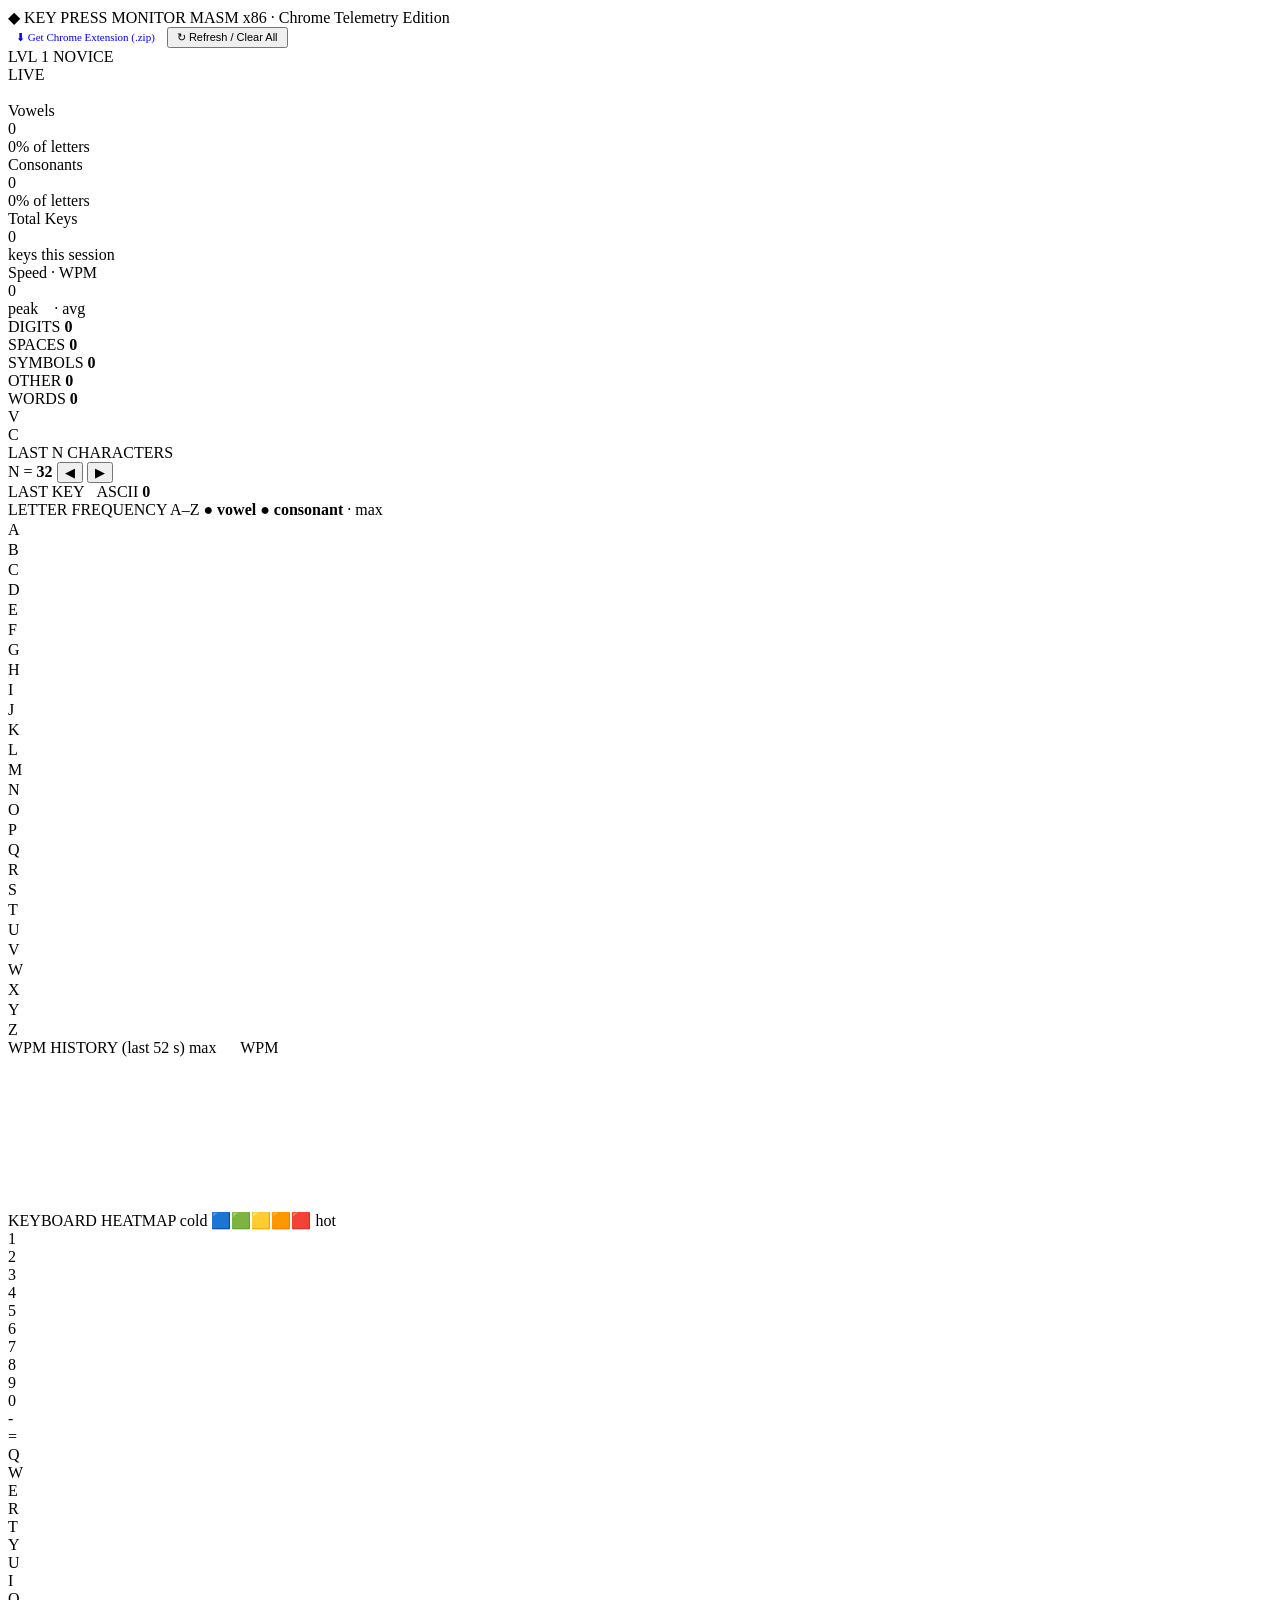
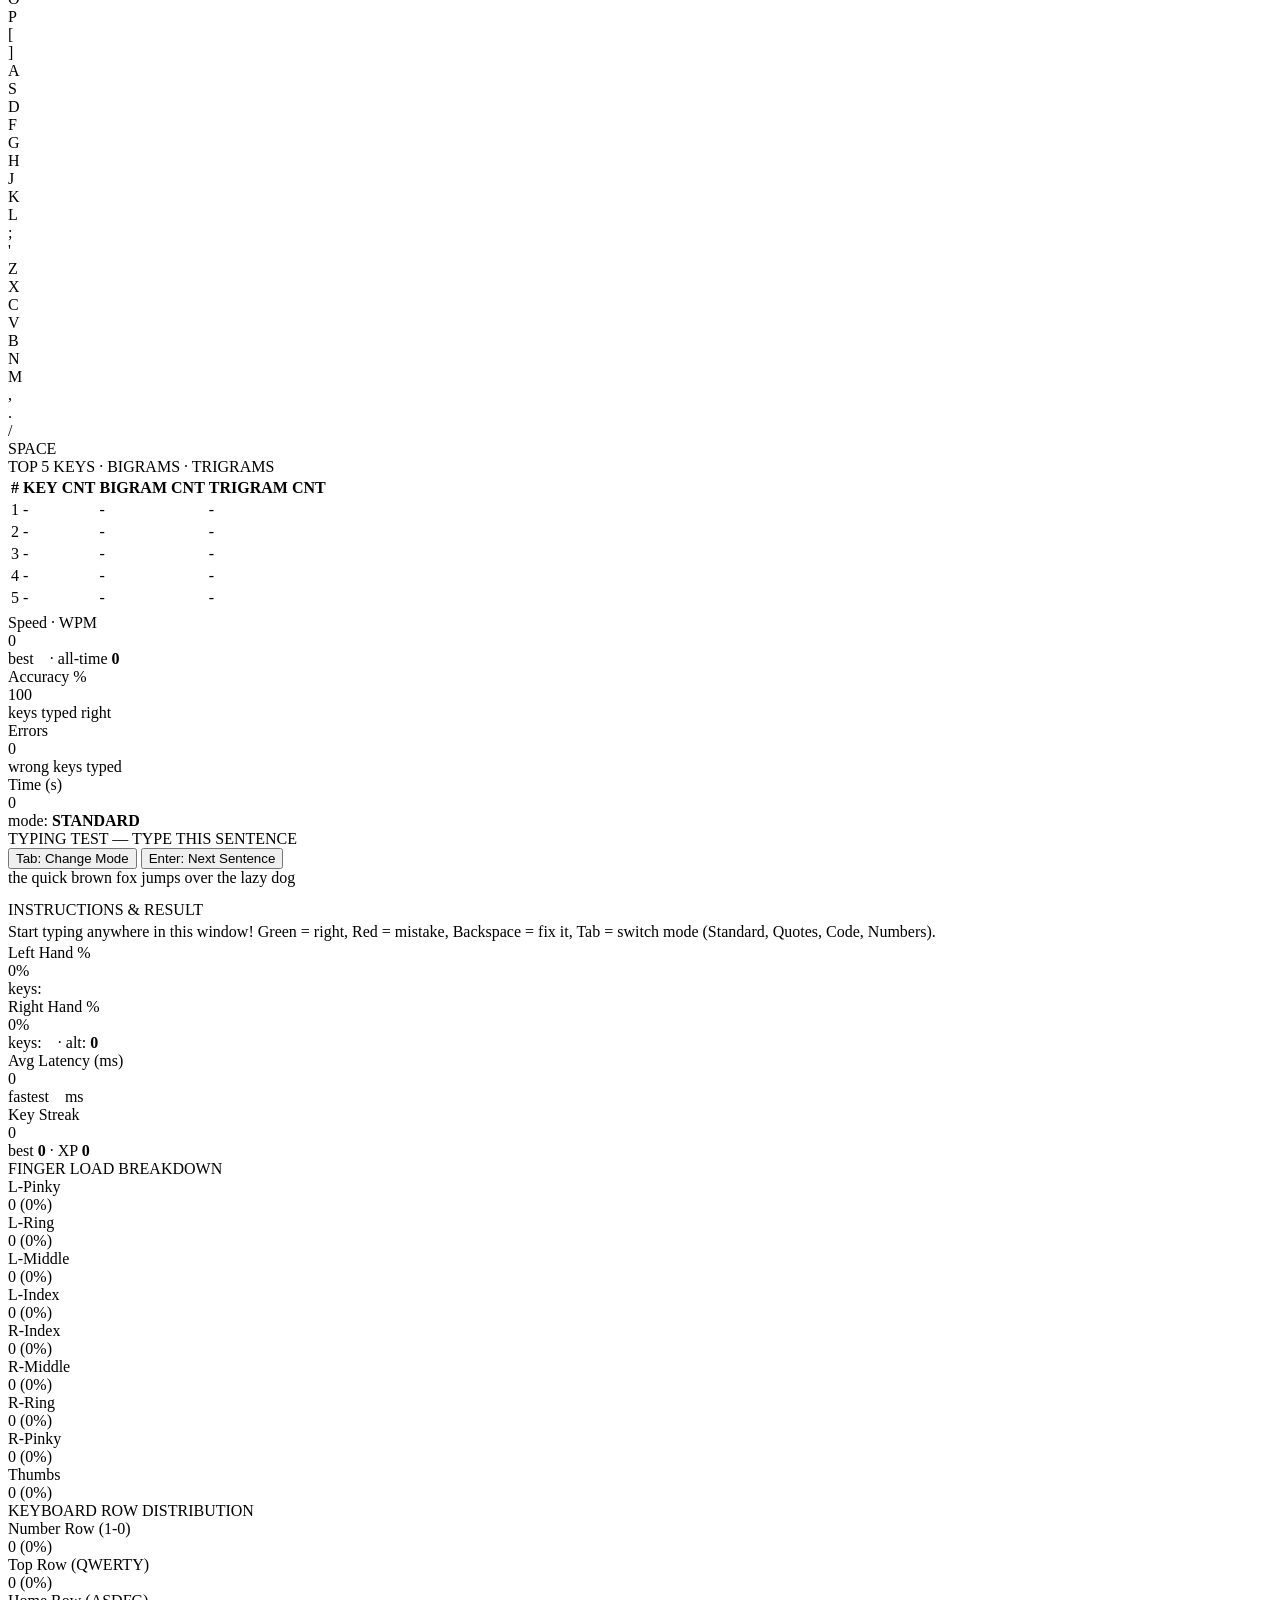
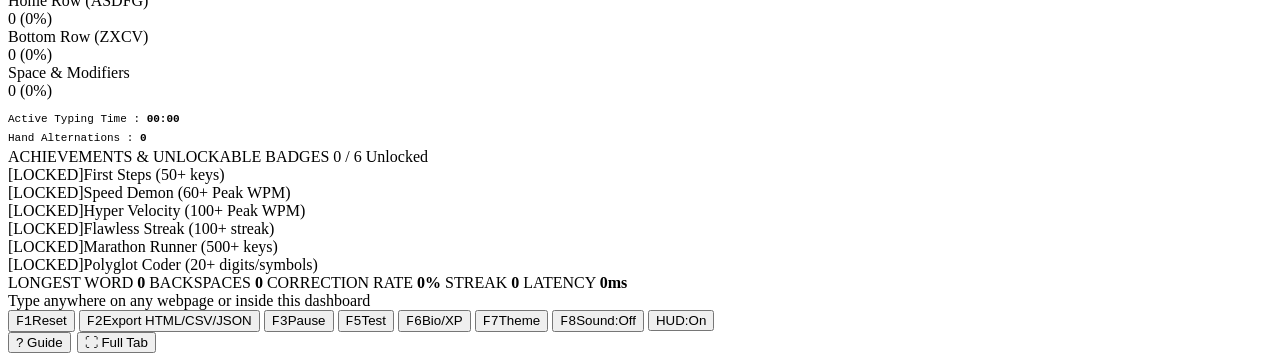
==== chrome-extension/index.html @ 7c26b49b "Merge dfa0012d1e14e7bbd8a88e6eb32fe68cd68e6a61 into 3062a8375741d651321404c354065b6fb9362cec" ====
<!DOCTYPE html>
<html lang="en" data-theme="midnight">
<head>
  <meta charset="utf-8">
  <meta name="viewport" content="width=device-width,initial-scale=1">
  <title>KeyPressMonitor — Real-Time Keystroke Analytics</title>
  <link rel="stylesheet" href="styles.css">
</head>
<body>
  <!-- Header -->
  <header class="header">
    <div class="brand">
      <span class="brand-diamond">◆</span>
      <span class="brand-title">KEY PRESS MONITOR</span>
      <span class="brand-sub">MASM x86 · Chrome Telemetry Edition</span>
    </div>
    <div class="hdr-right">
      <a href="KeyPressMonitor-Chrome-Extension.zip" download class="pill-btn purp" id="btnDownloadExt" style="text-decoration:none;padding:2px 8px;font-size:11px;display:none" title="Download the Chrome Extension (.zip) to track typing across all websites"><span>⬇ Get Chrome Extension (.zip)</span></a>
      <button class="pill-btn red" id="btnHeaderReset" title="Refresh & Clear All Records (F1)" style="padding:2px 8px;font-size:11px"><span>↻ Refresh / Clear All</span></button>
      <div class="xp-pill">
        <span class="xp-lvl" id="hdrLevel">LVL 1</span>
        <span class="xp-rank" id="hdrRank">NOVICE</span>
      </div>
      <div class="status-badge" id="hdrStatus">
        <span class="dot"></span>
        <span id="hdrStatusTxt">LIVE</span>
      </div>
      <div style="font-family:Consolas,monospace;color:#fff">
        TIME <b id="hdrTime">00:00</b>
      </div>
    </div>
  </header>

  <main class="container">
    <!-- VIEW 0: MAIN DASHBOARD -->
    <section id="viewDash">
      <div class="cards-grid">
        <div class="card">
          <div class="card-title">Vowels</div>
          <div class="card-val" style="color:var(--green)" id="valVowels">0</div>
          <div class="card-sub"><span id="pctVowels" style="color:var(--green)">0</span>% of letters</div>
        </div>
        <div class="card">
          <div class="card-title">Consonants</div>
          <div class="card-val" style="color:var(--amber)" id="valCons">0</div>
          <div class="card-sub"><span id="pctCons" style="color:var(--amber)">0</span>% of letters</div>
        </div>
        <div class="card">
          <div class="card-title">Total Keys</div>
          <div class="card-val" style="color:var(--cyan)" id="valTotal">0</div>
          <div class="card-sub">keys this session</div>
        </div>
        <div class="card">
          <div class="card-title">Speed · WPM</div>
          <div class="card-val" style="color:var(--purp)" id="valWpm">0</div>
          <div class="card-sub">peak <b id="valPeak" style="color:#fff">0</b> · avg <b id="valAvg" style="color:#fff">0</b></div>
        </div>
      </div>

      <!-- Chips & Mix Bar -->
      <div class="chips-row">
        <div class="chips-list">
          <div class="chip">DIGITS <b id="chDigits" style="color:var(--cyan)">0</b></div>
          <div class="chip">SPACES <b id="chSpaces">0</b></div>
          <div class="chip">SYMBOLS <b id="chSymbols" style="color:var(--purp)">0</b></div>
          <div class="chip">OTHER <b id="chOthers">0</b></div>
          <div class="chip">WORDS <b id="chWords" style="color:var(--green)">0</b></div>
        </div>
        <div class="mix-wrap">
          <span style="color:var(--green)">V</span>
          <div class="mix-bar">
            <div class="mix-v" id="mixV" style="width:50%"></div>
            <div class="mix-c" id="mixC" style="width:50%"></div>
          </div>
          <span style="color:var(--amber)">C</span>
        </div>
      </div>

      <!-- Last N Characters -->
      <div class="panel">
        <div class="panel-hdr">
          <span>LAST N CHARACTERS</span>
          <div class="n-controls">
            <span class="muted">N = <b id="valN" style="color:var(--cyan)">32</b></span>
            <button class="n-btn" id="btnNDec">◀</button>
            <button class="n-btn" id="btnNInc">▶</button>
          </div>
        </div>
        <div class="lastn-row">
          <div class="lastn-chars" id="lastNBox"></div>
          <div style="white-space:nowrap;color:var(--muted)">
            LAST KEY <b id="valLastKey" style="color:#fff">-</b>
            ASCII <b id="valLastAscii" style="color:var(--cyan)">0</b>
          </div>
        </div>
      </div>

      <!-- Middle Grid: Left (Histogram + WPM History), Right (Heatmap + Top 5) -->
      <div class="mid-grid">
        <div>
          <div class="panel">
            <div class="panel-hdr">
              <span>LETTER FREQUENCY A–Z</span>
              <span class="muted">● <b style="color:var(--green)">vowel</b> ● <b style="color:var(--amber)">consonant</b> · max <b id="histMax" style="color:#fff">0</b></span>
            </div>
            <div class="hist-bars" id="histBars"></div>
          </div>

          <div class="panel" style="margin-bottom:4px">
            <div class="panel-hdr">
              <span>WPM HISTORY (last 52 s)</span>
              <span class="muted">max <b id="wpmHistMax" style="color:#fff">20</b> WPM</span>
            </div>
            <svg class="wpm-svg" viewBox="0 0 520 60" preserveAspectRatio="none">
              <polygon id="wpmArea" fill="var(--purp2)" fill-opacity="0.32" points="0,60 520,60"></polygon>
              <polyline id="wpmLine" fill="none" stroke="var(--purp)" stroke-width="2" points=""></polyline>
            </svg>
          </div>
        </div>

        <div>
          <div class="panel">
            <div class="panel-hdr">
              <span>KEYBOARD HEATMAP</span>
              <span class="muted">cold 🟦🟩🟨🟧🟥 hot</span>
            </div>
            <div class="kb-wrap" id="kbWrap"></div>
          </div>

          <div class="panel" style="margin-bottom:4px">
            <div class="panel-hdr">
              <span>TOP 5 KEYS · BIGRAMS · TRIGRAMS</span>
            </div>
            <table class="top5-table">
              <thead>
                <tr><th>#</th><th>KEY</th><th style="text-align:right">CNT</th><th>BIGRAM</th><th style="text-align:right">CNT</th><th>TRIGRAM</th><th style="text-align:right">CNT</th></tr>
              </thead>
              <tbody id="top5Body"></tbody>
            </table>
          </div>
        </div>
      </div>
    </section>

    <!-- VIEW 1: TYPING TEST (F5) -->
    <section id="viewTest" class="hidden">
      <div class="cards-grid">
        <div class="card">
          <div class="card-title">Speed · WPM</div>
          <div class="card-val" style="color:var(--purp)" id="ttWpm">0</div>
          <div class="card-sub">best <b id="ttBest" style="color:#fff">0</b> · all-time <b id="ttAllBest" style="color:var(--gold)">0</b></div>
        </div>
        <div class="card">
          <div class="card-title">Accuracy %</div>
          <div class="card-val" style="color:var(--green)" id="ttAcc">100</div>
          <div class="card-sub">keys typed right</div>
        </div>
        <div class="card">
          <div class="card-title">Errors</div>
          <div class="card-val" style="color:var(--amber)" id="ttErr">0</div>
          <div class="card-sub">wrong keys typed</div>
        </div>
        <div class="card">
          <div class="card-title">Time (s)</div>
          <div class="card-val" style="color:var(--cyan)" id="ttTime">0</div>
          <div class="card-sub">mode: <b id="ttModeName" style="color:var(--gold)">STANDARD</b></div>
        </div>
      </div>

      <div class="panel">
        <div class="panel-hdr">
          <span>TYPING TEST — TYPE THIS SENTENCE</span>
          <div>
            <button class="n-btn" id="btnCycleMode">Tab: Change Mode</button>
            <button class="n-btn" id="btnNextSent">Enter: Next Sentence</button>
          </div>
        </div>
        <div class="test-sentence" id="ttSentence"></div>
        <div class="mix-bar" style="height:6px;margin-top:8px">
          <div class="mix-v" id="ttProg" style="width:0%;background:var(--cyan)"></div>
        </div>
      </div>

      <div class="panel">
        <div class="panel-hdr"><span>INSTRUCTIONS & RESULT</span></div>
        <div id="ttStatus" style="color:var(--muted);line-height:1.6">
          Start typing anywhere in this window! Green = right, Red = mistake, Backspace = fix it, Tab = switch mode (Standard, Quotes, Code, Numbers).
        </div>
      </div>
    </section>

    <!-- VIEW 2: BIOMECHANICS, RHYTHM & ACHIEVEMENTS (F6) -->
    <section id="viewErgo" class="hidden">
      <div class="cards-grid">
        <div class="card">
          <div class="card-title">Left Hand %</div>
          <div class="card-val" style="color:var(--cyan)" id="erLH">0%</div>
          <div class="card-sub">keys: <b id="erLHKeys" style="color:#fff">0</b></div>
        </div>
        <div class="card">
          <div class="card-title">Right Hand %</div>
          <div class="card-val" style="color:var(--purp)" id="erRH">0%</div>
          <div class="card-sub">keys: <b id="erRHKeys" style="color:#fff">0</b> · alt: <b id="erAlt" style="color:var(--green)">0</b></div>
        </div>
        <div class="card">
          <div class="card-title">Avg Latency (ms)</div>
          <div class="card-val" style="color:var(--amber)" id="erLat">0</div>
          <div class="card-sub">fastest <b id="erMinLat" style="color:#fff">0</b> ms</div>
        </div>
        <div class="card">
          <div class="card-title">Key Streak</div>
          <div class="card-val" style="color:var(--green)" id="erStreak">0</div>
          <div class="card-sub">best <b id="erBestStreak" style="color:var(--gold)">0</b> · XP <b id="erXP" style="color:var(--cyan)">0</b></div>
        </div>
      </div>

      <div class="ergo-grid">
        <div class="panel">
          <div class="panel-hdr"><span>FINGER LOAD BREAKDOWN</span></div>
          <div id="fingerBars"></div>
        </div>
        <div class="panel">
          <div class="panel-hdr"><span>KEYBOARD ROW DISTRIBUTION</span></div>
          <div id="rowBars"></div>
          <div style="margin-top:10px;font-family:Consolas,monospace;font-size:11px;color:var(--muted);line-height:1.7">
            <div>Active Typing Time : <b id="erActiveTime" style="color:var(--cyan)">00:00</b></div>
            <div>Hand Alternations  : <b id="erAlt2" style="color:var(--green)">0</b></div>
          </div>
        </div>
      </div>

      <div class="panel">
        <div class="panel-hdr">
          <span>ACHIEVEMENTS & UNLOCKABLE BADGES</span>
          <span class="muted" id="erBadgeSummary">0 / 6 Unlocked</span>
        </div>
        <div class="badges-grid" id="badgesGrid"></div>
      </div>
    </section>

    <!-- Bottom Stats Strip -->
    <div class="stats-strip">
      <div>
        LONGEST WORD <b id="stLongest">0</b>
        BACKSPACES <b id="stBs">0</b>
        CORRECTION RATE <b id="stErr">0%</b>
        STREAK <b id="stStreak" style="color:var(--green)">0</b>
        LATENCY <b id="stLat" style="color:var(--cyan)">0ms</b>
      </div>
      <div id="statusToast" style="color:var(--cyan)">Type anywhere on any webpage or inside this dashboard</div>
    </div>

    <!-- Action Button Bar -->
    <div class="btn-bar">
      <div class="btn-group">
        <button class="pill-btn" id="btnReset"><kbd>F1</kbd><span>Reset</span></button>
        <button class="pill-btn" id="btnExport"><kbd>F2</kbd><span>Export HTML/CSV/JSON</span></button>
        <button class="pill-btn" id="btnPause"><kbd>F3</kbd><span id="lblPause">Pause</span></button>
        <button class="pill-btn purp" id="btnTest"><kbd>F5</kbd><span id="lblTest">Test</span></button>
        <button class="pill-btn cyan" id="btnErgo"><kbd>F6</kbd><span>Bio/XP</span></button>
        <button class="pill-btn green" id="btnTheme"><kbd>F7</kbd><span id="lblTheme">Theme</span></button>
        <button class="pill-btn" id="btnSound"><kbd>F8</kbd><span id="lblSound">Sound:Off</span></button>
        <button class="pill-btn" id="btnHud"><span id="lblHud">HUD:On</span></button>
      </div>
      <div class=" all-right" style="display:flex;gap:6px">
        <button class="pill-btn" id="btnHelp" title="How to use KeyPressMonitor"><span>? Guide</span></button>
        <button class="pill-btn cyan" id="btnOpenTab" title="Open in full browser tab"><span>⛶ Full Tab</span></button>
      </div>
    </div>
  </main>

  <script src="web-polyfill.js"></script>
  <script src="dashboard.js"></script>
  <script src="content.js"></script>
</body>
</html>
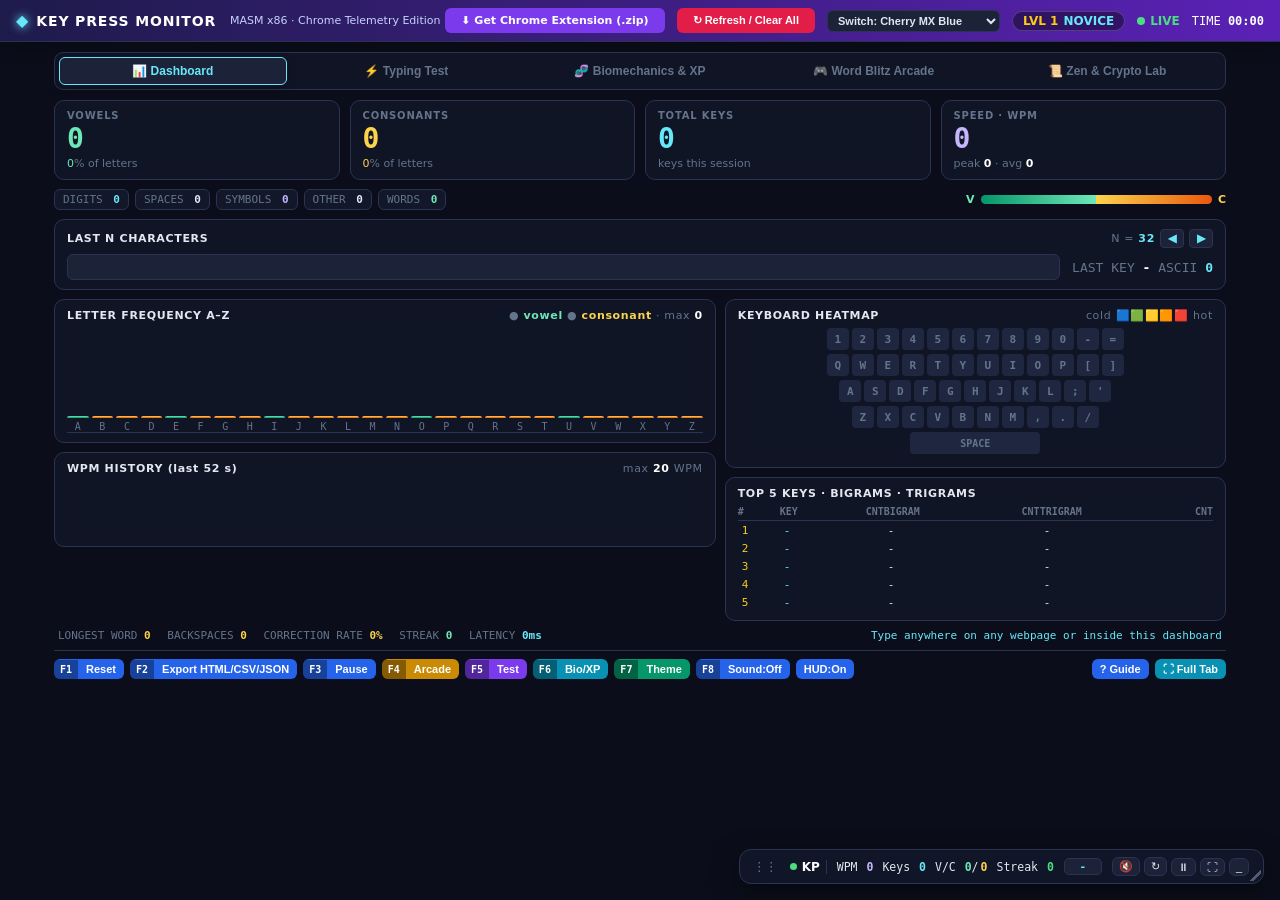
==== commit ddabf7ce: "made various changes" ====
--- a/chrome-extension/index.html
+++ b/chrome-extension/index.html
@@ -7,6 +7,9 @@
   <link rel="stylesheet" href="styles.css">
 </head>
 <body>
+  <!-- Particle FX Canvas Overlay -->
+  <canvas id="fxCanvas"></canvas>
+
   <!-- Header -->
   <header class="header">
     <div class="brand">
@@ -17,6 +20,21 @@
     <div class="hdr-right">
       <a href="KeyPressMonitor-Chrome-Extension.zip" download class="pill-btn purp" id="btnDownloadExt" style="text-decoration:none;padding:2px 8px;font-size:11px;display:none" title="Download the Chrome Extension (.zip) to track typing across all websites"><span>⬇ Get Chrome Extension (.zip)</span></a>
       <button class="pill-btn red" id="btnHeaderReset" title="Refresh & Clear All Records (F1)" style="padding:2px 8px;font-size:11px"><span>↻ Refresh / Clear All</span></button>
+
+      <!-- Dynamic Combo Multiplier Pill -->
+      <div class="combo-pill hidden" id="hdrCombo" title="Current uninterrupted streak multiplier">
+        <span>🔥</span><span id="hdrComboTxt">10x COMBO</span>
+      </div>
+
+      <!-- Sound Profile Selector -->
+      <select id="selSoundProfile" class="sound-select" title="Mechanical switch sound profile">
+        <option value="blue">Switch: Cherry MX Blue</option>
+        <option value="brown">Switch: MX Brown (Thock)</option>
+        <option value="modelm">Switch: IBM Model M</option>
+        <option value="typewriter">Switch: Typewriter (Bell)</option>
+        <option value="scifi">Switch: Sci-Fi Blaster</option>
+      </select>
+
       <div class="xp-pill">
         <span class="xp-lvl" id="hdrLevel">LVL 1</span>
         <span class="xp-rank" id="hdrRank">NOVICE</span>
@@ -32,6 +50,15 @@
   </header>
 
   <main class="container">
+    <!-- View Navigation Tab Strip -->
+    <nav class="view-nav-tabs">
+      <button class="nav-tab active" data-view="0" id="tabDash">📊 Dashboard</button>
+      <button class="nav-tab" data-view="1" id="tabTest">⚡ Typing Test</button>
+      <button class="nav-tab" data-view="2" id="tabErgo">🧬 Biomechanics & XP</button>
+      <button class="nav-tab" data-view="3" id="tabArcade">🎮 Word Blitz Arcade</button>
+      <button class="nav-tab" data-view="4" id="tabZen">📜 Zen & Crypto Lab</button>
+    </nav>
+
     <!-- VIEW 0: MAIN DASHBOARD -->
     <section id="viewDash">
       <div class="cards-grid">
@@ -170,7 +197,8 @@
       <div class="panel">
         <div class="panel-hdr">
           <span>TYPING TEST — TYPE THIS SENTENCE</span>
-          <div>
+          <div style="display:flex;gap:6px">
+            <button class="n-btn" id="btnCustomText">✏️ Custom Text</button>
             <button class="n-btn" id="btnCycleMode">Tab: Change Mode</button>
             <button class="n-btn" id="btnNextSent">Enter: Next Sentence</button>
           </div>
@@ -184,12 +212,12 @@
       <div class="panel">
         <div class="panel-hdr"><span>INSTRUCTIONS & RESULT</span></div>
         <div id="ttStatus" style="color:var(--muted);line-height:1.6">
-          Start typing anywhere in this window! Green = right, Red = mistake, Backspace = fix it, Tab = switch mode (Standard, Quotes, Code, Numbers).
+          Start typing anywhere in this window! Green = right, Red = mistake, Backspace = fix it, Tab = switch mode (Standard, Quotes, Code, Numbers, Pangrams, Dev Wisdom).
         </div>
       </div>
     </section>
 
-    <!-- VIEW 2: BIOMECHANICS, RHYTHM & ACHIEVEMENTS (F6) -->
+    <!-- VIEW 2: BIOMECHANICS, RHYTHM, FATIGUE & ACHIEVEMENTS (F6) -->
     <section id="viewErgo" class="hidden">
       <div class="cards-grid">
         <div class="card">
@@ -208,9 +236,9 @@
           <div class="card-sub">fastest <b id="erMinLat" style="color:#fff">0</b> ms</div>
         </div>
         <div class="card">
-          <div class="card-title">Key Streak</div>
-          <div class="card-val" style="color:var(--green)" id="erStreak">0</div>
-          <div class="card-sub">best <b id="erBestStreak" style="color:var(--gold)">0</b> · XP <b id="erXP" style="color:var(--cyan)">0</b></div>
+          <div class="card-title">Typing Strain Index</div>
+          <div class="card-val" style="color:var(--green)" id="erStrain">0%</div>
+          <div class="card-sub">status: <b id="erStrainTxt" style="color:var(--green)">RELAXED</b></div>
         </div>
       </div>
 
@@ -225,6 +253,7 @@
           <div style="margin-top:10px;font-family:Consolas,monospace;font-size:11px;color:var(--muted);line-height:1.7">
             <div>Active Typing Time : <b id="erActiveTime" style="color:var(--cyan)">00:00</b></div>
             <div>Hand Alternations  : <b id="erAlt2" style="color:var(--green)">0</b></div>
+            <div>Key Streak (Current/Best): <b id="erStreak" style="color:var(--green)">0</b> / <b id="erBestStreak" style="color:var(--gold)">0</b></div>
           </div>
         </div>
       </div>
@@ -232,11 +261,135 @@
       <div class="panel">
         <div class="panel-hdr">
           <span>ACHIEVEMENTS & UNLOCKABLE BADGES</span>
-          <span class="muted" id="erBadgeSummary">0 / 6 Unlocked</span>
+          <span class="muted" id="erBadgeSummary">0 / 12 Unlocked</span>
         </div>
         <div class="badges-grid" id="badgesGrid"></div>
       </div>
     </section>
+
+    <!-- VIEW 3: WORD BLITZ ARCADE GAME -->
+    <section id="viewArcade" class="hidden">
+      <div class="arcade-header">
+        <div style="display:flex;align-items:center;gap:10px">
+          <span style="font-weight:700;color:var(--gold)">WORD BLITZ ARCADE</span>
+          <span class="muted">Difficulty:</span>
+          <select id="selArcadeDiff" class="sound-select">
+            <option value="chill">Casual (Slow)</option>
+            <option value="speed" selected>Speedster (Normal)</option>
+            <option value="hacker">Hacker (Code Tokens)</option>
+          </select>
+        </div>
+        <div style="display:flex;align-items:center;gap:14px;font-family:Consolas,monospace">
+          <div>SHIELDS: <span id="arcShields" style="color:var(--red);font-size:14px">❤️❤️❤️</span></div>
+          <div>COMBO: <b id="arcCombo" style="color:var(--gold)">1x</b></div>
+          <div>SCORE: <b id="arcScore" style="color:var(--cyan);font-size:16px">0</b></div>
+          <div>HIGH: <b id="arcHighScore" style="color:var(--purp)">0</b></div>
+        </div>
+        <div style="display:flex;gap:6px">
+          <button class="pill-btn green" id="btnArcadeStart"><span>▶ Start Game</span></button>
+          <button class="pill-btn red" id="btnArcadeReset"><span>↺ Reset</span></button>
+        </div>
+      </div>
+
+      <div class="arcade-arena" id="arcadeArena">
+        <div class="danger-line"></div>
+        <div id="arcadePrompt" style="position:absolute;top:40%;left:50%;transform:translate(-50%,-50%);text-align:center;color:var(--muted)">
+          <div style="font-size:16px;font-weight:700;color:#fff;margin-bottom:6px">Press 'Start Game' to Begin</div>
+          <div>Type the falling words before they cross the red line!</div>
+        </div>
+        <!-- Falling words are injected dynamically here -->
+      </div>
+      <div class="arcade-stats-row">
+        <div class="chip">WORDS DESTROYED: <b id="arcWords" style="color:var(--green)">0</b></div>
+        <div class="chip">ACCURACY: <b id="arcAcc" style="color:var(--cyan)">100%</b></div>
+        <div class="chip">MAX COMBO: <b id="arcMaxCombo" style="color:var(--gold)">0x</b></div>
+        <div class="chip">WAVE: <b id="arcWave" style="color:var(--purp)">1</b></div>
+      </div>
+    </section>
+
+    <!-- VIEW 4: ZEN SCRATCHPAD & LINGUISTICS LAB -->
+    <section id="viewZen" class="hidden">
+      <div class="zen-grid">
+        <div>
+          <div class="panel" style="margin-bottom:8px">
+            <div class="panel-hdr">
+              <span>LIVE SCRATCHPAD & FREE-TYPING LAB</span>
+              <div style="display:flex;gap:6px">
+                <button class="n-btn" id="btnZenPangram">Pangram</button>
+                <button class="n-btn" id="btnZenQuote">Quote</button>
+                <button class="n-btn" id="btnZenRot">ROT-13 Sample</button>
+                <button class="n-btn" id="btnZenClear">Clear</button>
+              </div>
+            </div>
+            <textarea class="zen-editor" id="zenEditor" placeholder="Type or paste any text here to watch real-time readability, Shannon entropy and Caesar cipher analytics..."></textarea>
+          </div>
+
+          <div class="panel">
+            <div class="panel-hdr">
+              <span>CAESAR CIPHER ROT-N DECRYPTOR (x87 CHI-SQUARED ALGORITHM)</span>
+              <span id="zenRotDetected" style="color:var(--green);font-weight:700">Auto: ROT 0</span>
+            </div>
+            <div class="caesar-box">
+              <div style="display:flex;justify-content:space-between;align-items:center;font-size:11px;margin-bottom:4px">
+                <span>Shift Amount: <b id="zenRotVal" style="color:var(--cyan)">ROT 0</b></span>
+                <span class="muted" id="zenChiScore">Chi-Squared: 0.0</span>
+              </div>
+              <input type="range" min="0" max="25" value="0" class="rot-slider" id="zenRotSlider">
+              <div style="font-size:11px;color:var(--muted);margin-top:6px;word-break:break-all" id="zenDecodedPreview">Decoded text will appear here...</div>
+            </div>
+          </div>
+        </div>
+
+        <div>
+          <div class="panel">
+            <div class="panel-hdr"><span>READABILITY & LINGUISTICS METRICS</span></div>
+            <div style="display:grid;grid-template-columns:1fr 1fr;gap:8px;margin-bottom:8px">
+              <div class="dial-card">
+                <div class="dial-val" style="color:var(--green)" id="zenFleschScore">100</div>
+                <div class="dial-sub">Flesch Reading Ease</div>
+                <div style="font-size:10px;color:var(--muted);margin-top:2px" id="zenFleschVerdict">Very Easy</div>
+              </div>
+              <div class="dial-card">
+                <div class="dial-val" style="color:var(--purp)" id="zenGradeLevel">1.0</div>
+                <div class="dial-sub">Grade Level</div>
+                <div style="font-size:10px;color:var(--muted);margin-top:2px">Elementary</div>
+              </div>
+              <div class="dial-card">
+                <div class="dial-val" style="color:var(--cyan)" id="zenEntropy">0.00</div>
+                <div class="dial-sub">Entropy (bits/char)</div>
+                <div style="font-size:10px;color:var(--muted);margin-top:2px" id="zenEntropyVerdict">Clean</div>
+              </div>
+              <div class="dial-card">
+                <div class="dial-val" style="color:var(--gold)" id="zenTTR">100%</div>
+                <div class="dial-sub">Lexical Diversity</div>
+                <div style="font-size:10px;color:var(--muted);margin-top:2px">Unique / Total</div>
+              </div>
+            </div>
+            <div style="background:var(--track);padding:8px 10px;border-radius:6px;border:1px solid var(--border);font-family:Consolas,monospace;font-size:11px;line-height:1.7">
+              <div>Characters : <b id="zenCharCount" style="color:#fff">0</b> · Words: <b id="zenWordCount" style="color:var(--green)">0</b></div>
+              <div>Sentences  : <b id="zenSentCount" style="color:var(--cyan)">0</b> · Syllables: <b id="zenSyllCount" style="color:var(--amber)">0</b></div>
+              <div>Read Time  : <b id="zenReadTime" style="color:var(--purp)">0s</b> · Speech: <b id="zenSpeakTime" style="color:var(--gold)">0s</b></div>
+            </div>
+          </div>
+        </div>
+      </div>
+    </section>
+
+    <!-- Custom Text Modal (in Typing Test) -->
+    <div id="modalCustomText" class="hidden">
+      <div class="custom-backdrop" id="modalBackdrop"></div>
+      <div class="custom-modal">
+        <div style="display:flex;justify-content:space-between;align-items:center;margin-bottom:8px">
+          <span style="font-weight:700;font-size:14px;color:#fff">Custom Practice Text</span>
+          <button class="n-btn" id="btnModalClose">✕</button>
+        </div>
+        <textarea id="txtCustomInput" style="width:100%;height:110px;background:var(--track);border:1px solid var(--border);border-radius:6px;color:#fff;font-family:Consolas,monospace;padding:8px;outline:none" placeholder="Paste any sentence, quote or code snippet here..."></textarea>
+        <div style="display:flex;justify-content:flex-end;gap:6px;margin-top:10px">
+          <button class="pill-btn" id="btnModalCancel"><span>Cancel</span></button>
+          <button class="pill-btn green" id="btnModalSave"><span>Set Practice Text</span></button>
+        </div>
+      </div>
+    </div>
 
     <!-- Bottom Stats Strip -->
     <div class="stats-strip">
@@ -256,13 +409,14 @@
         <button class="pill-btn" id="btnReset"><kbd>F1</kbd><span>Reset</span></button>
         <button class="pill-btn" id="btnExport"><kbd>F2</kbd><span>Export HTML/CSV/JSON</span></button>
         <button class="pill-btn" id="btnPause"><kbd>F3</kbd><span id="lblPause">Pause</span></button>
+        <button class="pill-btn gold" id="btnArcade"><kbd>F4</kbd><span>Arcade</span></button>
         <button class="pill-btn purp" id="btnTest"><kbd>F5</kbd><span id="lblTest">Test</span></button>
         <button class="pill-btn cyan" id="btnErgo"><kbd>F6</kbd><span>Bio/XP</span></button>
         <button class="pill-btn green" id="btnTheme"><kbd>F7</kbd><span id="lblTheme">Theme</span></button>
         <button class="pill-btn" id="btnSound"><kbd>F8</kbd><span id="lblSound">Sound:Off</span></button>
         <button class="pill-btn" id="btnHud"><span id="lblHud">HUD:On</span></button>
       </div>
-      <div class=" all-right" style="display:flex;gap:6px">
+      <div class="all-right" style="display:flex;gap:6px">
         <button class="pill-btn" id="btnHelp" title="How to use KeyPressMonitor"><span>? Guide</span></button>
         <button class="pill-btn cyan" id="btnOpenTab" title="Open in full browser tab"><span>⛶ Full Tab</span></button>
       </div>
--- a/chrome-extension/styles.css
+++ b/chrome-extension/styles.css
@@ -0,0 +1,737 @@
+/* KeyPressMonitor — Enhanced Theme & Visual Suite (8 Themes) */
+:root, [data-theme="midnight"] {
+  --page: #0B0E1A;
+  --panel: #121729;
+  --panel-glass: rgba(18, 23, 41, 0.85);
+  --border: #2A3352;
+  --border-glow: rgba(103, 232, 249, 0.35);
+  --track: #1C2238;
+  --offkey: #1F2640;
+  --hdr1: #1E1B4B;
+  --hdr2: #5B21B6;
+  --text: #E2E8F0;
+  --muted: #64748B;
+  --green: #6EE7B7;
+  --green2: #059669;
+  --amber: #FCD34D;
+  --amber2: #EA580C;
+  --cyan: #67E8F9;
+  --cyan2: #0891B2;
+  --purp: #C4B5FD;
+  --purp2: #7C3AED;
+  --gold: #FACC15;
+  --red: #E11D48;
+}
+
+[data-theme="cyberpunk"] {
+  --page: #14061A;
+  --panel: #240B2E;
+  --panel-glass: rgba(36, 11, 46, 0.85);
+  --border: #5C1C7A;
+  --border-glow: rgba(255, 0, 176, 0.45);
+  --track: #30103D;
+  --offkey: #3B124A;
+  --hdr1: #4C0F6B;
+  --hdr2: #FF00B0;
+  --cyan: #00F0FF;
+  --cyan2: #0891B2;
+  --green: #00FFA3;
+  --green2: #059669;
+  --purp: #FF71CE;
+  --purp2: #B000FF;
+  --gold: #FFE600;
+  --red: #FF2A6D;
+}
+
+[data-theme="matrix"] {
+  --page: #081408;
+  --panel: #0D220D;
+  --panel-glass: rgba(13, 34, 13, 0.85);
+  --border: #1E4D1E;
+  --border-glow: rgba(74, 222, 128, 0.45);
+  --track: #122E12;
+  --offkey: #143314;
+  --hdr1: #0F380F;
+  --hdr2: #1E7A1E;
+  --green: #4ADE80;
+  --green2: #16A34A;
+  --cyan: #86EFAC;
+  --cyan2: #22C55E;
+  --amber: #A3E635;
+  --amber2: #65A30D;
+  --purp: #86EFAC;
+  --purp2: #15803D;
+  --gold: #FACC15;
+}
+
+[data-theme="nord"] {
+  --page: #2E3440;
+  --panel: #3B4252;
+  --panel-glass: rgba(59, 66, 82, 0.85);
+  --border: #4C566A;
+  --border-glow: rgba(136, 192, 208, 0.4);
+  --track: #343B49;
+  --offkey: #3E4656;
+  --hdr1: #4C5E75;
+  --hdr2: #5E81A1;
+  --cyan: #88C0D0;
+  --cyan2: #81A1C1;
+  --green: #A3BE8C;
+  --green2: #8FBCBB;
+  --amber: #EBCB8B;
+  --amber2: #D08770;
+  --purp: #B48EAD;
+  --purp2: #5E81A1;
+  --red: #BF616A;
+}
+
+[data-theme="dracula"] {
+  --page: #282A36;
+  --panel: #1E1F29;
+  --panel-glass: rgba(30, 31, 41, 0.85);
+  --border: #6272A4;
+  --border-glow: rgba(189, 147, 249, 0.4);
+  --track: #343746;
+  --offkey: #21222C;
+  --hdr1: #44475A;
+  --hdr2: #BD93F9;
+  --green: #50FA7B;
+  --green2: #059669;
+  --amber: #F1FA8C;
+  --amber2: #FFB86C;
+  --cyan: #8BE9FD;
+  --cyan2: #0891B2;
+  --purp: #FF79C6;
+  --purp2: #BD93F9;
+  --gold: #F1FA8C;
+  --red: #FF5555;
+}
+
+[data-theme="synthwave"] {
+  --page: #181028;
+  --panel: #26163B;
+  --panel-glass: rgba(38, 22, 59, 0.85);
+  --border: #79277D;
+  --border-glow: rgba(255, 94, 126, 0.45);
+  --track: #391C4D;
+  --offkey: #331445;
+  --hdr1: #6A1B66;
+  --hdr2: #FF5E7E;
+  --green: #05FFA1;
+  --green2: #00B371;
+  --amber: #FFE600;
+  --amber2: #FF8000;
+  --cyan: #00F0FF;
+  --cyan2: #0099FF;
+  --purp: #FF71CE;
+  --purp2: #B967FF;
+  --gold: #FFD200;
+  --red: #FF3366;
+}
+
+[data-theme="solarized"] {
+  --page: #002B36;
+  --panel: #073642;
+  --panel-glass: rgba(7, 54, 66, 0.85);
+  --border: #586E75;
+  --border-glow: rgba(42, 161, 152, 0.4);
+  --track: #0B3D4A;
+  --offkey: #09343F;
+  --hdr1: #073642;
+  --hdr2: #2AA198;
+  --green: #859900;
+  --green2: #5F6E00;
+  --amber: #B58900;
+  --amber2: #CB4B16;
+  --cyan: #2AA198;
+  --cyan2: #268BD2;
+  --purp: #6C71C4;
+  --purp2: #D33682;
+  --gold: #B58900;
+  --red: #DC322F;
+}
+
+[data-theme="amber"] {
+  --page: #120C02;
+  --panel: #201504;
+  --panel-glass: rgba(32, 21, 4, 0.85);
+  --border: #70480A;
+  --border-glow: rgba(245, 158, 11, 0.45);
+  --track: #2C1D06;
+  --offkey: #261905;
+  --hdr1: #402804;
+  --hdr2: #D97706;
+  --green: #FBBF24;
+  --green2: #D97706;
+  --amber: #F59E0B;
+  --amber2: #B45309;
+  --cyan: #FDE68A;
+  --cyan2: #D97706;
+  --purp: #FCD34D;
+  --purp2: #F59E0B;
+  --gold: #F59E0B;
+  --red: #DC2626;
+  --text: #FDE68A;
+  --muted: #92400E;
+}
+
+* { box-sizing: border-box; margin: 0; padding: 0; }
+body {
+  background: var(--page);
+  color: var(--text);
+  font-family: 'Segoe UI', system-ui, -apple-system, sans-serif;
+  font-size: 13px;
+  min-width: 820px;
+  min-height: 590px;
+  user-select: none;
+  overflow-x: hidden;
+  transition: background 0.25s, color 0.25s;
+}
+
+/* Particle FX Canvas Overlay */
+#fxCanvas {
+  position: fixed;
+  top: 0;
+  left: 0;
+  width: 100vw;
+  height: 100vh;
+  pointer-events: none;
+  z-index: 9999;
+}
+
+/* Header */
+.header {
+  background: linear-gradient(90deg, var(--hdr1), var(--hdr2));
+  padding: 8px 16px;
+  display: flex;
+  align-items: center;
+  justify-content: space-between;
+  border-bottom: 1px solid var(--border);
+  box-shadow: 0 4px 18px rgba(0,0,0,0.3);
+}
+.brand { display: flex; align-items: center; gap: 8px; }
+.brand-diamond { color: var(--cyan); font-size: 16px; text-shadow: 0 0 10px var(--cyan); }
+.brand-title { font-weight: 700; letter-spacing: 0.06em; font-size: 14px; color: #fff; }
+.brand-sub { color: #C7D2FE; font-size: 11px; margin-left: 6px; }
+.hdr-right { display: flex; align-items: center; gap: 12px; font-size: 12px; }
+
+.xp-pill {
+  background: rgba(0, 0, 0, 0.4);
+  border: 1px solid rgba(255, 255, 255, 0.18);
+  border-radius: 99px;
+  padding: 2px 10px;
+  font-weight: 600;
+  display: flex;
+  align-items: center;
+  gap: 5px;
+}
+.xp-lvl { color: var(--gold); }
+.xp-rank { color: var(--cyan); font-weight: 700; }
+
+/* Dynamic Combo Pill */
+.combo-pill {
+  background: linear-gradient(90deg, rgba(234, 88, 12, 0.35), rgba(225, 29, 72, 0.45));
+  border: 1px solid var(--amber);
+  border-radius: 99px;
+  padding: 2px 10px;
+  font-weight: 800;
+  font-family: 'Consolas', monospace;
+  color: #fff;
+  display: flex;
+  align-items: center;
+  gap: 4px;
+  box-shadow: 0 0 12px rgba(252, 211, 77, 0.35);
+  animation: comboPulse 0.9s infinite alternate;
+}
+@keyframes comboPulse {
+  0% { transform: scale(1); filter: drop-shadow(0 0 2px var(--amber)); }
+  100% { transform: scale(1.05); filter: drop-shadow(0 0 8px var(--red)); }
+}
+
+.status-badge { display: flex; align-items: center; gap: 5px; font-weight: 700; color: #4ADE80; }
+.status-badge.paused { color: var(--gold); }
+.dot { width: 8px; height: 8px; border-radius: 50%; background: currentColor; display: inline-block; animation: pulse 1.1s infinite; }
+@keyframes pulse { 0%, 100% { opacity: 1; } 50% { opacity: 0.3; } }
+
+.container { padding: 10px 14px 14px; max-width: 1200px; margin: 0 auto; }
+
+/* View Navigation Tab Strip */
+.view-nav-tabs {
+  display: flex;
+  gap: 6px;
+  margin-bottom: 10px;
+  background: var(--panel-glass);
+  padding: 4px;
+  border-radius: 9px;
+  border: 1px solid var(--border);
+  backdrop-filter: blur(10px);
+}
+.nav-tab {
+  flex: 1;
+  text-align: center;
+  background: transparent;
+  border: 1px solid transparent;
+  color: var(--muted);
+  font-size: 12px;
+  font-weight: 600;
+  padding: 6px 10px;
+  border-radius: 6px;
+  cursor: pointer;
+  transition: all 0.18s;
+  display: inline-flex;
+  align-items: center;
+  justify-content: center;
+  gap: 6px;
+}
+.nav-tab:hover {
+  color: var(--text);
+  background: var(--track);
+}
+.nav-tab.active {
+  background: var(--track);
+  color: #fff;
+  border-color: var(--border);
+  box-shadow: 0 2px 10px rgba(0,0,0,0.3);
+}
+.nav-tab.active[data-view="0"] { border-color: var(--cyan); color: var(--cyan); }
+.nav-tab.active[data-view="1"] { border-color: var(--purp); color: var(--purp); }
+.nav-tab.active[data-view="2"] { border-color: var(--green); color: var(--green); }
+.nav-tab.active[data-view="3"] { border-color: var(--gold); color: var(--gold); }
+.nav-tab.active[data-view="4"] { border-color: var(--cyan); color: var(--cyan); }
+
+/* Stat Cards */
+.cards-grid {
+  display: grid;
+  grid-template-columns: repeat(4, 1fr);
+  gap: 10px;
+  margin-bottom: 9px;
+}
+.card {
+  background: var(--panel-glass);
+  border: 1px solid var(--border);
+  border-radius: 10px;
+  padding: 9px 12px;
+  position: relative;
+  backdrop-filter: blur(8px);
+  transition: transform 0.15s, border-color 0.2s, box-shadow 0.2s;
+}
+.card:hover {
+  transform: translateY(-1px);
+  border-color: var(--border-glow);
+  box-shadow: 0 6px 18px rgba(0,0,0,0.25);
+}
+.card-title { font-size: 10px; font-weight: 700; letter-spacing: 0.08em; text-transform: uppercase; color: var(--muted); }
+.card-val { font-size: 28px; font-weight: 800; line-height: 1.15; margin: 2px 0; font-family: 'Consolas', monospace; }
+.card-sub { font-size: 11px; color: var(--muted); }
+
+/* Chips & Mix Bar */
+.chips-row {
+  display: flex;
+  align-items: center;
+  justify-content: space-between;
+  gap: 10px;
+  margin-bottom: 9px;
+}
+.chips-list { display: flex; gap: 6px; flex-wrap: wrap; }
+.chip {
+  background: var(--panel);
+  border: 1px solid var(--border);
+  border-radius: 6px;
+  padding: 3px 8px;
+  font-size: 11px;
+  color: var(--muted);
+  font-family: 'Consolas', monospace;
+  transition: border-color 0.15s;
+}
+.chip:hover { border-color: var(--border-glow); }
+.chip b { color: var(--text); margin-left: 4px; }
+.mix-wrap { display: flex; align-items: center; gap: 6px; flex: 1; max-width: 260px; font-weight: 700; font-size: 11px; }
+.mix-bar { flex: 1; height: 9px; background: var(--track); border-radius: 99px; overflow: hidden; display: flex; }
+.mix-v { background: linear-gradient(90deg, var(--green2), var(--green)); height: 100%; transition: width 0.2s; }
+.mix-c { background: linear-gradient(90deg, var(--amber), var(--amber2)); height: 100%; transition: width 0.2s; }
+
+/* Panels */
+.panel {
+  background: var(--panel-glass);
+  border: 1px solid var(--border);
+  border-radius: 10px;
+  padding: 9px 12px;
+  margin-bottom: 9px;
+  backdrop-filter: blur(8px);
+}
+.panel-hdr {
+  display: flex;
+  align-items: center;
+  justify-content: space-between;
+  margin-bottom: 6px;
+  font-size: 11px;
+  font-weight: 700;
+  letter-spacing: 0.06em;
+  color: var(--text);
+}
+.panel-hdr span.muted { color: var(--muted); font-weight: 500; }
+
+/* Last N Chars */
+.lastn-row {
+  display: flex;
+  align-items: center;
+  justify-content: space-between;
+  font-family: 'Consolas', monospace;
+  font-size: 13px;
+}
+.lastn-chars {
+  display: flex;
+  gap: 2px;
+  flex-wrap: nowrap;
+  overflow: hidden;
+  background: var(--track);
+  padding: 4px 8px;
+  border-radius: 6px;
+  flex: 1;
+  margin-right: 12px;
+  min-height: 26px;
+  align-items: center;
+  border: 1px solid var(--border);
+}
+.char-cell { padding: 0 2px; border-radius: 3px; }
+.char-cell.newest { background: var(--cyan); color: var(--page); font-weight: 700; box-shadow: 0 0 6px var(--cyan); }
+.n-controls { display: flex; align-items: center; gap: 5px; }
+.n-btn {
+  background: var(--track);
+  color: var(--cyan);
+  border: 1px solid var(--border);
+  border-radius: 4px;
+  padding: 2px 7px;
+  cursor: pointer;
+  font-size: 11px;
+  font-weight: 600;
+  transition: all 0.15s;
+}
+.n-btn:hover { background: var(--panel); border-color: var(--cyan); }
+
+/* Main Split Grid */
+.mid-grid {
+  display: grid;
+  grid-template-columns: 1.32fr 1fr;
+  gap: 9px;
+}
+
+/* Histogram A-Z */
+.hist-bars {
+  display: flex;
+  align-items: flex-end;
+  gap: 3px;
+  height: 105px;
+  padding-top: 8px;
+  border-bottom: 1px solid var(--border);
+}
+.hbar-col {
+  flex: 1;
+  display: flex;
+  flex-direction: column;
+  align-items: center;
+  height: 100%;
+  justify-content: flex-end;
+}
+.hbar-fill {
+  width: 100%;
+  border-radius: 3px 3px 0 0;
+  transition: height 0.15s;
+}
+.hbar-fill.vowel { background: linear-gradient(180deg, var(--green), var(--green2)); }
+.hbar-fill.cons { background: linear-gradient(180deg, var(--amber), var(--amber2)); }
+.hbar-lbl {
+  font-family: 'Consolas', monospace;
+  font-size: 10px;
+  margin-top: 3px;
+  color: var(--muted);
+  padding: 0 2px;
+  border-radius: 2px;
+}
+.hbar-lbl.active { background: var(--cyan); color: var(--page); font-weight: 700; }
+
+/* Keyboard Heatmap */
+.kb-wrap { display: flex; flex-direction: column; gap: 4px; align-items: center; margin: 4px 0; }
+.kb-row { display: flex; gap: 3px; }
+.keycap {
+  width: 22px;
+  height: 22px;
+  border-radius: 4px;
+  background: var(--offkey);
+  color: var(--muted);
+  display: flex;
+  align-items: center;
+  justify-content: center;
+  font-family: 'Consolas', monospace;
+  font-size: 11px;
+  font-weight: 700;
+  transition: transform 0.1s, background 0.15s, box-shadow 0.15s;
+}
+.keycap.space { width: 130px; font-size: 10px; }
+.keycap.ripple {
+  background: #fff !important;
+  color: #000 !important;
+  transform: scale(1.18);
+  box-shadow: 0 0 14px #fff;
+  z-index: 5;
+}
+
+/* Top 5 Table */
+.top5-table { width: 100%; border-collapse: collapse; font-family: 'Consolas', monospace; font-size: 11px; }
+.top5-table th { text-align: left; color: var(--muted); font-size: 10px; padding-bottom: 3px; border-bottom: 1px solid var(--border); }
+.top5-table td { padding: 2.5px 4px; }
+.top5-table td.num { text-align: right; color: #fff; }
+
+/* WPM SVG Sparkline */
+.wpm-svg { width: 100%; height: 56px; display: block; }
+
+/* Stats strip & Buttons */
+.stats-strip {
+  display: flex;
+  justify-content: space-between;
+  font-size: 11px;
+  color: var(--muted);
+  padding: 4px 4px 8px;
+  font-family: 'Consolas', monospace;
+}
+.stats-strip b { color: var(--amber); margin-right: 10px; }
+.btn-bar {
+  display: flex;
+  gap: 6px;
+  flex-wrap: wrap;
+  align-items: center;
+  justify-content: space-between;
+  border-top: 1px solid var(--border);
+  padding-top: 8px;
+}
+.btn-group { display: flex; gap: 6px; flex-wrap: wrap; }
+.pill-btn {
+  display: inline-flex;
+  align-items: center;
+  border-radius: 6px;
+  overflow: hidden;
+  border: none;
+  cursor: pointer;
+  font-size: 11px;
+  font-weight: 600;
+  color: #fff;
+  background: #2563EB;
+  transition: all 0.15s;
+}
+.pill-btn kbd {
+  background: rgba(0, 0, 0, 0.35);
+  padding: 4px 6px;
+  font-family: 'Consolas', monospace;
+  font-size: 10px;
+}
+.pill-btn span { padding: 4px 8px; }
+.pill-btn.purp { background: var(--purp2); }
+.pill-btn.cyan { background: var(--cyan2); }
+.pill-btn.green { background: var(--green2); }
+.pill-btn.red { background: var(--red); }
+.pill-btn.gold { background: #CA8A04; }
+.pill-btn:hover { filter: brightness(1.18); transform: translateY(-1px); }
+
+/* Sound selector styling */
+.sound-select {
+  background: var(--track);
+  color: var(--text);
+  border: 1px solid var(--border);
+  border-radius: 6px;
+  padding: 3px 6px;
+  font-size: 11px;
+  font-weight: 600;
+  outline: none;
+  cursor: pointer;
+}
+.sound-select:focus { border-color: var(--cyan); }
+
+/* Typing Test Screen */
+.hidden { display: none !important; }
+.test-sentence {
+  font-family: 'Consolas', monospace;
+  font-size: 17px;
+  line-height: 1.5;
+  padding: 14px;
+  background: var(--track);
+  border-radius: 8px;
+  margin: 8px 0;
+  letter-spacing: 0.02em;
+  border: 1px solid var(--border);
+}
+.t-ch.ok { color: var(--green); }
+.t-ch.err { background: var(--red); color: #fff; border-radius: 2px; }
+.t-ch.cur { background: var(--cyan); color: var(--page); font-weight: 700; box-shadow: 0 0 6px var(--cyan); }
+
+/* Biomechanics & Achievements */
+.ergo-grid { display: grid; grid-template-columns: 1fr 1fr; gap: 10px; }
+.bar-row { display: flex; align-items: center; gap: 8px; margin: 4px 0; font-family: 'Consolas', monospace; font-size: 11px; }
+.bar-lbl { width: 110px; color: var(--text); }
+.bar-track { flex: 1; height: 8px; background: var(--track); border-radius: 4px; overflow: hidden; }
+.bar-fill { height: 100%; background: var(--cyan); border-radius: 4px; transition: width 0.2s; }
+.badges-grid { display: grid; grid-template-columns: repeat(3, 1fr); gap: 6px; margin-top: 6px; }
+.badge-item {
+  padding: 6px 8px;
+  border-radius: 6px;
+  background: var(--track);
+  font-family: 'Consolas', monospace;
+  font-size: 11px;
+  display: flex;
+  align-items: center;
+  gap: 8px;
+  border: 1px solid var(--border);
+  transition: all 0.2s;
+}
+.badge-item.unlocked {
+  border-color: var(--green2);
+  color: #fff;
+  background: rgba(5, 150, 105, 0.15);
+  box-shadow: 0 0 8px rgba(110, 231, 183, 0.2);
+}
+.badge-item.unlocked .b-tag { color: #4ADE80; font-weight: 700; }
+.badge-item.locked { color: var(--muted); opacity: 0.6; }
+
+/* VIEW 3: ARCADE / WORD BLITZ */
+.arcade-header {
+  display: flex;
+  align-items: center;
+  justify-content: space-between;
+  margin-bottom: 8px;
+  padding: 4px 8px;
+  background: var(--track);
+  border-radius: 8px;
+  border: 1px solid var(--border);
+}
+.arcade-arena {
+  position: relative;
+  height: 310px;
+  background: radial-gradient(circle at 50% 20%, rgba(30, 27, 75, 0.4), var(--panel));
+  border: 1px solid var(--border);
+  border-radius: 10px;
+  overflow: hidden;
+  margin-bottom: 8px;
+  box-shadow: inset 0 0 30px rgba(0,0,0,0.5);
+}
+.danger-line {
+  position: absolute;
+  bottom: 30px;
+  left: 0;
+  width: 100%;
+  height: 2px;
+  background: linear-gradient(90deg, transparent, var(--red), transparent);
+  box-shadow: 0 0 8px var(--red);
+  opacity: 0.75;
+}
+.falling-word {
+  position: absolute;
+  padding: 4px 10px;
+  border-radius: 6px;
+  font-family: 'Consolas', monospace;
+  font-size: 14px;
+  font-weight: 700;
+  background: var(--panel);
+  border: 1px solid var(--border);
+  box-shadow: 0 4px 12px rgba(0,0,0,0.4);
+  white-space: nowrap;
+  transition: border-color 0.1s;
+}
+.falling-word.active-target {
+  border-color: var(--gold);
+  box-shadow: 0 0 14px var(--gold);
+  transform: scale(1.06);
+}
+.falling-word .matched {
+  color: var(--green);
+  text-shadow: 0 0 6px var(--green);
+}
+.falling-word .remaining {
+  color: #fff;
+}
+.arcade-stats-row {
+  display: grid;
+  grid-template-columns: repeat(4, 1fr);
+  gap: 8px;
+}
+.arcade-over {
+  position: absolute;
+  top: 0; left: 0; width: 100%; height: 100%;
+  background: rgba(11, 14, 26, 0.88);
+  backdrop-filter: blur(8px);
+  display: flex;
+  flex-direction: column;
+  align-items: center;
+  justify-content: center;
+  z-index: 20;
+}
+.arcade-over h2 { font-size: 24px; color: var(--red); margin-bottom: 6px; }
+
+/* VIEW 4: ZEN SCRATCHPAD & LINGUISTICS LAB */
+.zen-grid {
+  display: grid;
+  grid-template-columns: 1.3fr 1fr;
+  gap: 10px;
+}
+.zen-editor {
+  width: 100%;
+  height: 180px;
+  background: var(--track);
+  border: 1px solid var(--border);
+  border-radius: 8px;
+  color: var(--text);
+  font-family: 'Consolas', monospace;
+  font-size: 14px;
+  padding: 10px;
+  resize: vertical;
+  outline: none;
+  line-height: 1.5;
+  transition: border-color 0.2s, box-shadow 0.2s;
+}
+.zen-editor:focus {
+  border-color: var(--cyan);
+  box-shadow: 0 0 10px rgba(103, 232, 249, 0.25);
+}
+.dial-card {
+  background: var(--track);
+  border: 1px solid var(--border);
+  border-radius: 8px;
+  padding: 8px 10px;
+  text-align: center;
+}
+.dial-val { font-size: 22px; font-weight: 800; font-family: 'Consolas', monospace; }
+.dial-sub { font-size: 10px; color: var(--muted); text-transform: uppercase; }
+.caesar-box {
+  background: var(--track);
+  border: 1px solid var(--border);
+  border-radius: 8px;
+  padding: 10px;
+  font-family: 'Consolas', monospace;
+}
+.rot-slider {
+  width: 100%;
+  accent-color: var(--cyan);
+  cursor: pointer;
+  margin: 6px 0;
+}
+
+/* Custom Text Modal in Typing Test */
+.custom-modal {
+  position: fixed;
+  top: 50%;
+  left: 50%;
+  transform: translate(-50%, -50%);
+  background: var(--panel);
+  border: 1px solid var(--border-glow);
+  box-shadow: 0 16px 40px rgba(0,0,0,0.6);
+  border-radius: 12px;
+  padding: 16px;
+  z-index: 10000;
+  width: 480px;
+  max-width: 90vw;
+}
+.custom-backdrop {
+  position: fixed;
+  top: 0; left: 0; width: 100vw; height: 100vh;
+  background: rgba(0,0,0,0.6);
+  backdrop-filter: blur(4px);
+  z-index: 9999;
+}
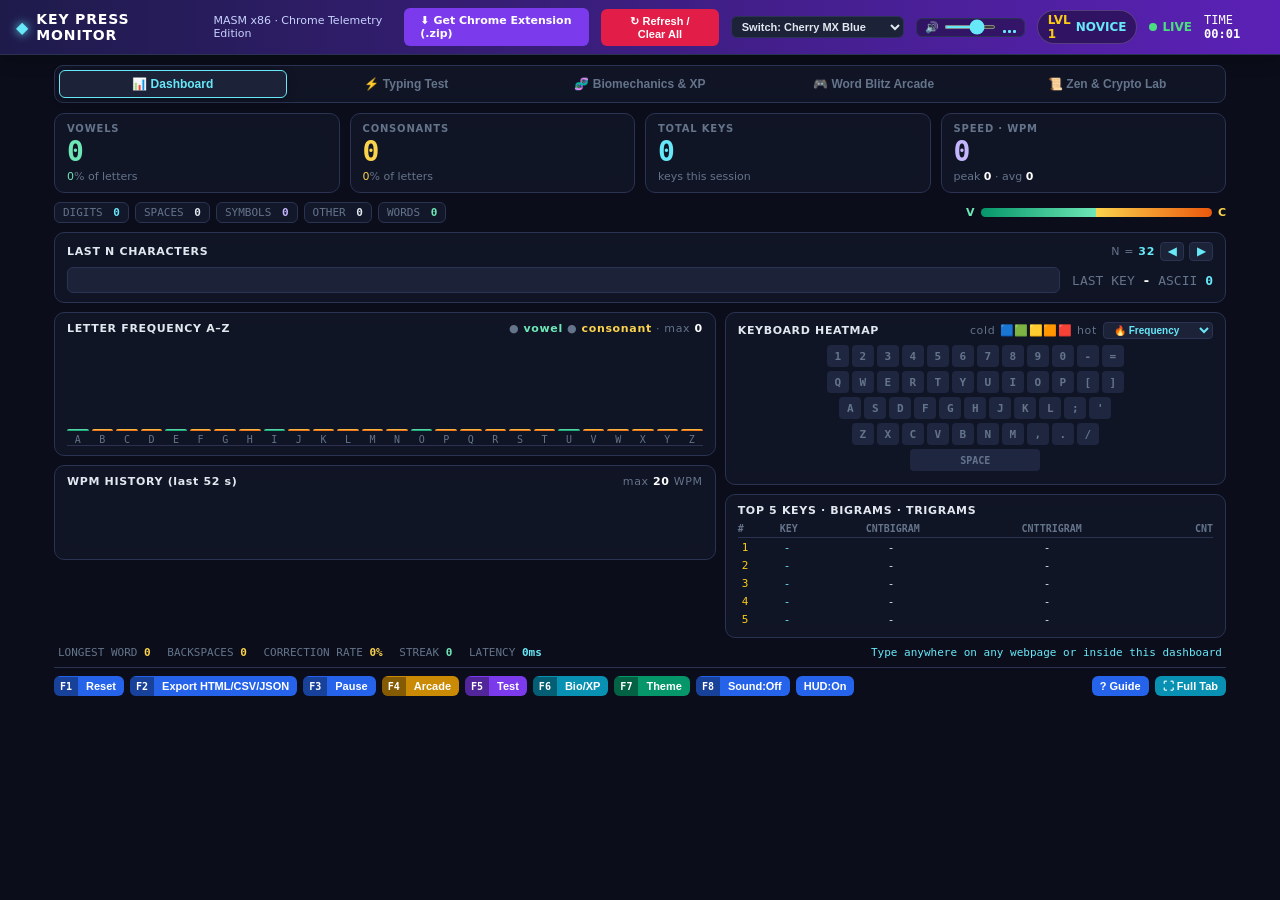
==== commit 973f771e: "fixed some bugs" ====
--- a/chrome-extension/index.html
+++ b/chrome-extension/index.html
@@ -35,6 +35,12 @@
         <option value="scifi">Switch: Sci-Fi Blaster</option>
       </select>
 
+      <div class="vol-wrap" title="Mechanical switch click volume">
+        <span id="volIcon">🔊</span>
+        <input type="range" id="rngVolume" class="vol-slider" min="0" max="100" step="5" value="70">
+        <div class="audio-eq" id="audioEq" title="Audio Activity"><span></span><span></span><span></span></div>
+      </div>
+
       <div class="xp-pill">
         <span class="xp-lvl" id="hdrLevel">LVL 1</span>
         <span class="xp-rank" id="hdrRank">NOVICE</span>
@@ -149,7 +155,14 @@
           <div class="panel">
             <div class="panel-hdr">
               <span>KEYBOARD HEATMAP</span>
-              <span class="muted">cold 🟦🟩🟨🟧🟥 hot</span>
+              <div style="display:flex;align-items:center;gap:6px">
+                <span class="muted" id="heatLegend">cold 🟦🟩🟨🟧🟥 hot</span>
+                <select class="n-btn" id="selHeatMode" style="padding:1px 6px;font-size:10px" title="Change heatmap visualization">
+                  <option value="freq">🔥 Frequency</option>
+                  <option value="fingers">✋ Finger Map</option>
+                  <option value="errors">⚠️ Missed Keys</option>
+                </select>
+              </div>
             </div>
             <div class="kb-wrap" id="kbWrap"></div>
           </div>
@@ -200,12 +213,17 @@
           <div style="display:flex;gap:6px">
             <button class="n-btn" id="btnCustomText">✏️ Custom Text</button>
             <button class="n-btn" id="btnCycleMode">Tab: Change Mode</button>
+            <button class="n-btn" id="btnRestartSent">🔄 Restart</button>
             <button class="n-btn" id="btnNextSent">Enter: Next Sentence</button>
           </div>
         </div>
         <div class="test-sentence" id="ttSentence"></div>
         <div class="mix-bar" style="height:6px;margin-top:8px">
           <div class="mix-v" id="ttProg" style="width:0%;background:var(--cyan)"></div>
+        </div>
+        <div style="display:flex;justify-content:space-between;font-size:11px;color:var(--muted);margin-top:6px">
+          <span>Live Accuracy: <b id="ttAccLive" style="color:var(--green)">100%</b> · Pacing: <b id="ttPacing" style="color:var(--cyan)">Ready</b></span>
+          <span id="ttProgTxt">0 / 0 chars</span>
         </div>
       </div>
 
@@ -287,6 +305,7 @@
         </div>
         <div style="display:flex;gap:6px">
           <button class="pill-btn green" id="btnArcadeStart"><span>▶ Start Game</span></button>
+          <button class="pill-btn gold" id="btnArcadePause" style="display:none"><span>⏸️ Pause</span></button>
           <button class="pill-btn red" id="btnArcadeReset"><span>↺ Reset</span></button>
         </div>
       </div>
@@ -319,6 +338,7 @@
                 <button class="n-btn" id="btnZenQuote">Quote</button>
                 <button class="n-btn" id="btnZenRot">ROT-13 Sample</button>
                 <button class="n-btn" id="btnZenClear">Clear</button>
+                <button class="n-btn" id="btnZenCopy">📋 Copy</button>
               </div>
             </div>
             <textarea class="zen-editor" id="zenEditor" placeholder="Type or paste any text here to watch real-time readability, Shannon entropy and Caesar cipher analytics..."></textarea>
@@ -334,7 +354,11 @@
                 <span>Shift Amount: <b id="zenRotVal" style="color:var(--cyan)">ROT 0</b></span>
                 <span class="muted" id="zenChiScore">Chi-Squared: 0.0</span>
               </div>
-              <input type="range" min="0" max="25" value="0" class="rot-slider" id="zenRotSlider">
+              <div style="display:flex;align-items:center;gap:6px">
+                <button class="n-btn" id="btnRotDec" style="padding:1px 6px">◀</button>
+                <input type="range" min="0" max="25" value="0" class="rot-slider" id="zenRotSlider" style="flex:1">
+                <button class="n-btn" id="btnRotInc" style="padding:1px 6px">▶</button>
+              </div>
               <div style="font-size:11px;color:var(--muted);margin-top:6px;word-break:break-all" id="zenDecodedPreview">Decoded text will appear here...</div>
             </div>
           </div>
@@ -425,6 +449,5 @@
 
   <script src="web-polyfill.js"></script>
   <script src="dashboard.js"></script>
-  <script src="content.js"></script>
 </body>
 </html>
--- a/chrome-extension/styles.css
+++ b/chrome-extension/styles.css
@@ -735,3 +735,120 @@
   backdrop-filter: blur(4px);
   z-index: 9999;
 }
+
+/* Volume & Interactive Additions */
+.vol-wrap {
+  display: flex;
+  align-items: center;
+  gap: 5px;
+  background: rgba(0, 0, 0, 0.35);
+  padding: 2px 8px;
+  border-radius: 6px;
+  border: 1px solid var(--border);
+  font-size: 11px;
+}
+.vol-slider {
+  width: 52px;
+  height: 4px;
+  accent-color: var(--cyan);
+  cursor: pointer;
+}
+.floating-score {
+  position: absolute;
+  font-family: 'Consolas', monospace;
+  font-size: 14px;
+  font-weight: 800;
+  color: var(--gold);
+  text-shadow: 0 0 10px rgba(250, 204, 21, 0.8);
+  pointer-events: none;
+  animation: floatUp 0.85s ease-out forwards;
+  z-index: 50;
+}
+@keyframes floatUp {
+  0% { transform: translateY(0) scale(1); opacity: 1; }
+  100% { transform: translateY(-40px) scale(1.2); opacity: 0; }
+}
+.shake {
+  animation: arenaShake 0.35s cubic-bezier(.36,.07,.19,.97) both;
+}
+@keyframes arenaShake {
+  10%, 90% { transform: translate3d(-3px, 0, 0); }
+  20%, 80% { transform: translate3d(5px, 0, 0); }
+  30%, 50%, 70% { transform: translate3d(-5px, 0, 0); }
+  40%, 60% { transform: translate3d(5px, 0, 0); }
+}
+.key-detail-toast {
+  position: fixed;
+  bottom: 45px;
+  left: 50%;
+  transform: translateX(-50%);
+  background: var(--panel);
+  border: 1px solid var(--cyan);
+  color: #fff;
+  padding: 4px 14px;
+  border-radius: 6px;
+  font-size: 11px;
+  font-family: 'Consolas', monospace;
+  box-shadow: 0 6px 20px rgba(0,0,0,0.55);
+  z-index: 1000;
+  pointer-events: none;
+  animation: toastFade 1.6s forwards;
+}
+@keyframes toastFade {
+  0% { opacity: 0; transform: translate(-50%, 8px); }
+  15% { opacity: 1; transform: translate(-50%, 0); }
+  80% { opacity: 1; }
+  100% { opacity: 0; transform: translate(-50%, -6px); }
+}
+
+/* Animated Audio Equalizer */
+.audio-eq {
+  display: inline-flex;
+  align-items: flex-end;
+  gap: 2px;
+  height: 12px;
+  width: 13px;
+  vertical-align: middle;
+  margin-left: 2px;
+}
+.audio-eq span {
+  width: 3px;
+  background: var(--cyan);
+  border-radius: 1px;
+  height: 3px;
+  transition: height 0.08s ease;
+}
+.audio-eq.playing span:nth-child(1) {
+  animation: eqBounce1 0.22s infinite alternate ease-in-out;
+}
+.audio-eq.playing span:nth-child(2) {
+  animation: eqBounce2 0.3s infinite alternate ease-in-out;
+}
+.audio-eq.playing span:nth-child(3) {
+  animation: eqBounce3 0.18s infinite alternate ease-in-out;
+}
+@keyframes eqBounce1 { from { height: 2px; } to { height: 12px; } }
+@keyframes eqBounce2 { from { height: 3px; } to { height: 9px; } }
+@keyframes eqBounce3 { from { height: 2px; } to { height: 11px; } }
+
+/* Blinking Neon Ghost Cursor for Typing Test */
+.tt-cursor {
+  display: inline-block;
+  width: 2px;
+  height: 18px;
+  background: var(--cyan);
+  vertical-align: text-bottom;
+  box-shadow: 0 0 8px var(--cyan);
+  animation: cursorBlink 0.9s infinite;
+  margin: 0 1px;
+}
+@keyframes cursorBlink {
+  0%, 100% { opacity: 1; }
+  50% { opacity: 0; }
+}
+
+/* Finger Heatmap Keycap Legend Badges */
+.keycap.finger-mode {
+  transition: transform 0.15s, box-shadow 0.15s, background 0.2s;
+  box-shadow: inset 0 0 0 1px rgba(255, 255, 255, 0.15);
+}
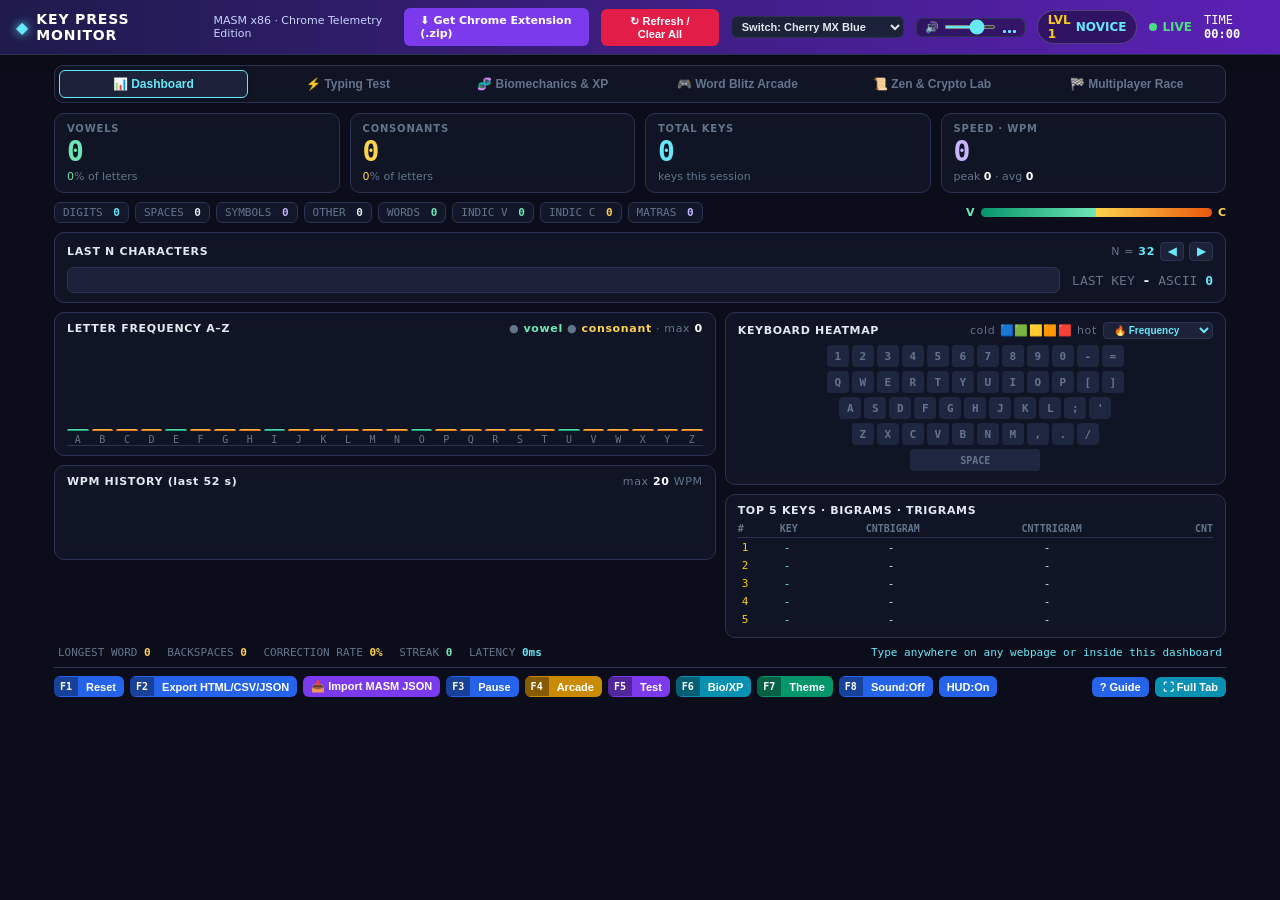
==== commit e9ba5a00: "Add full enhanced suite: Indic language IME support, binary versioning (KPM2), P2P multiplayer racin" ====
--- a/chrome-extension/index.html
+++ b/chrome-extension/index.html
@@ -63,6 +63,7 @@
       <button class="nav-tab" data-view="2" id="tabErgo">🧬 Biomechanics & XP</button>
       <button class="nav-tab" data-view="3" id="tabArcade">🎮 Word Blitz Arcade</button>
       <button class="nav-tab" data-view="4" id="tabZen">📜 Zen & Crypto Lab</button>
+      <button class="nav-tab" data-view="5" id="tabRace">🏁 Multiplayer Race</button>
     </nav>
 
     <!-- VIEW 0: MAIN DASHBOARD -->
@@ -98,6 +99,9 @@
           <div class="chip">SYMBOLS <b id="chSymbols" style="color:var(--purp)">0</b></div>
           <div class="chip">OTHER <b id="chOthers">0</b></div>
           <div class="chip">WORDS <b id="chWords" style="color:var(--green)">0</b></div>
+          <div class="chip" title="Bengali / Devanagari Vowels">INDIC V <b id="chIndVow" style="color:var(--green)">0</b></div>
+          <div class="chip" title="Bengali / Devanagari Consonants">INDIC C <b id="chIndCons" style="color:var(--amber)">0</b></div>
+          <div class="chip" title="Dependent Vowel Signs (Matras)">MATRAS <b id="chIndMatras" style="color:var(--purp)">0</b></div>
         </div>
         <div class="mix-wrap">
           <span style="color:var(--green)">V</span>
@@ -399,6 +403,51 @@
       </div>
     </section>
 
+    <!-- VIEW 5: MULTIPLAYER RACE & COMPETITION -->
+    <section id="viewRace" class="hidden">
+      <div class="panel">
+        <div class="panel-hdr">
+          <span>🏁 MULTIPLAYER RACE & COMPETITION</span>
+          <div style="display:flex;gap:8px;align-items:center;flex-wrap:wrap">
+            <input type="text" id="racePlayerName" placeholder="Your Name" value="Player 1" style="background:var(--track);border:1px solid var(--border);border-radius:4px;color:#fff;padding:4px 8px;font-size:12px;width:110px">
+            <input type="text" id="raceRoomCode" placeholder="Room Code" style="background:var(--track);border:1px solid var(--border);border-radius:4px;color:#fff;padding:4px 8px;font-size:12px;width:90px">
+            <button class="pill-btn purp" id="btnJoinRace" style="padding:4px 10px;font-size:12px"><span>⚔️ Join Room</span></button>
+            <button class="pill-btn green" id="btnGhostRace" style="padding:4px 10px;font-size:12px"><span>👻 Race Ghost / Bot</span></button>
+          </div>
+        </div>
+        <div style="padding:16px">
+          <!-- Race Track Lanes -->
+          <div class="race-track" style="display:flex;flex-direction:column;gap:12px;margin-bottom:16px">
+            <div class="race-lane" style="background:rgba(0,0,0,0.3);padding:10px 14px;border-radius:6px;border:1px solid var(--border)">
+              <div style="display:flex;justify-content:space-between;font-size:12px;margin-bottom:6px">
+                <span>👤 <b>You</b> (<span id="raceMyName">Player 1</span>)</span>
+                <span>Speed: <b id="raceMyWpm" style="color:var(--green)">0 WPM</b> · Acc: <b id="raceMyAcc">100%</b></span>
+              </div>
+              <div style="background:var(--track);height:14px;border-radius:7px;overflow:hidden;position:relative">
+                <div id="raceMyProgress" style="background:linear-gradient(90deg,var(--green),var(--cyan));height:100%;width:0%;transition:width 0.1s linear"></div>
+              </div>
+            </div>
+            <div class="race-lane" style="background:rgba(0,0,0,0.3);padding:10px 14px;border-radius:6px;border:1px solid var(--border)">
+              <div style="display:flex;justify-content:space-between;font-size:12px;margin-bottom:6px">
+                <span>🤖 <b>Opponent</b> (<span id="raceOppName">Cyber Ghost</span>)</span>
+                <span>Speed: <b id="raceOppWpm" style="color:var(--amber)">0 WPM</b> · Acc: <b id="raceOppAcc">98%</b></span>
+              </div>
+              <div style="background:var(--track);height:14px;border-radius:7px;overflow:hidden;position:relative">
+                <div id="raceOppProgress" style="background:linear-gradient(90deg,var(--amber),var(--purp));height:100%;width:0%;transition:width 0.1s linear"></div>
+              </div>
+            </div>
+          </div>
+
+          <!-- Sentence to type -->
+          <div style="background:var(--track);padding:14px;border-radius:8px;border:1px solid var(--border);margin-bottom:12px">
+            <div id="raceSentenceText" style="font-family:Consolas,monospace;font-size:15px;line-height:1.6;color:var(--muted)">The quick brown fox jumps over the lazy dog.</div>
+            <input type="text" id="raceInputBox" placeholder="Type here when race starts..." autocomplete="off" autocorrect="off" autocapitalize="off" spellcheck="false" style="width:100%;margin-top:10px;padding:8px 12px;background:rgba(0,0,0,0.4);border:1px solid var(--border);border-radius:6px;color:#fff;font-family:Consolas,monospace;font-size:14px;outline:none">
+          </div>
+          <div id="raceStatusMsg" style="text-align:center;font-weight:600;color:var(--cyan);font-size:13px">Click 'Race Ghost / Bot' or enter a Room Code to compete!</div>
+        </div>
+      </div>
+    </section>
+
     <!-- Custom Text Modal (in Typing Test) -->
     <div id="modalCustomText" class="hidden">
       <div class="custom-backdrop" id="modalBackdrop"></div>
@@ -432,6 +481,8 @@
       <div class="btn-group">
         <button class="pill-btn" id="btnReset"><kbd>F1</kbd><span>Reset</span></button>
         <button class="pill-btn" id="btnExport"><kbd>F2</kbd><span>Export HTML/CSV/JSON</span></button>
+        <input type="file" id="fileMasmImport" accept=".json" style="display:none">
+        <button class="pill-btn purp" id="btnImportMasm" title="Import KeyReport.json exported from MASM"><span>📥 Import MASM JSON</span></button>
         <button class="pill-btn" id="btnPause"><kbd>F3</kbd><span id="lblPause">Pause</span></button>
         <button class="pill-btn gold" id="btnArcade"><kbd>F4</kbd><span>Arcade</span></button>
         <button class="pill-btn purp" id="btnTest"><kbd>F5</kbd><span id="lblTest">Test</span></button>
